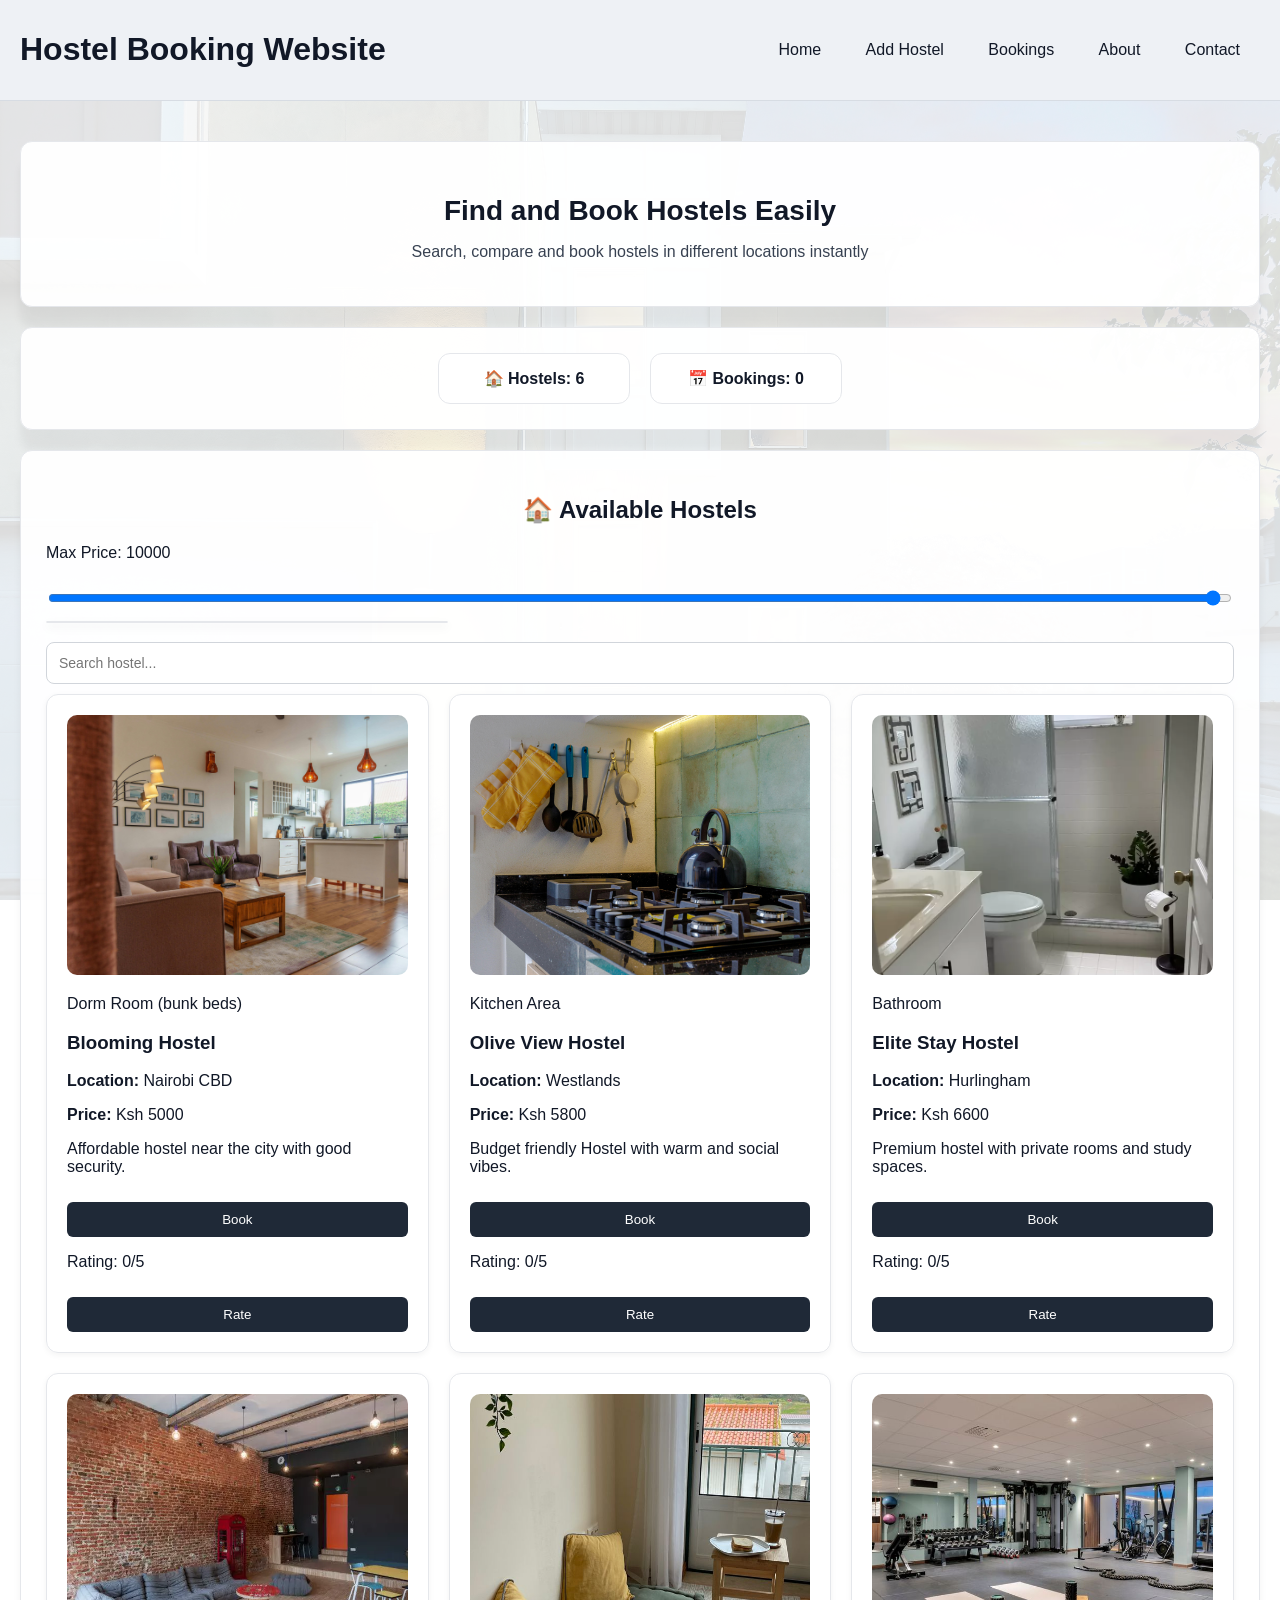
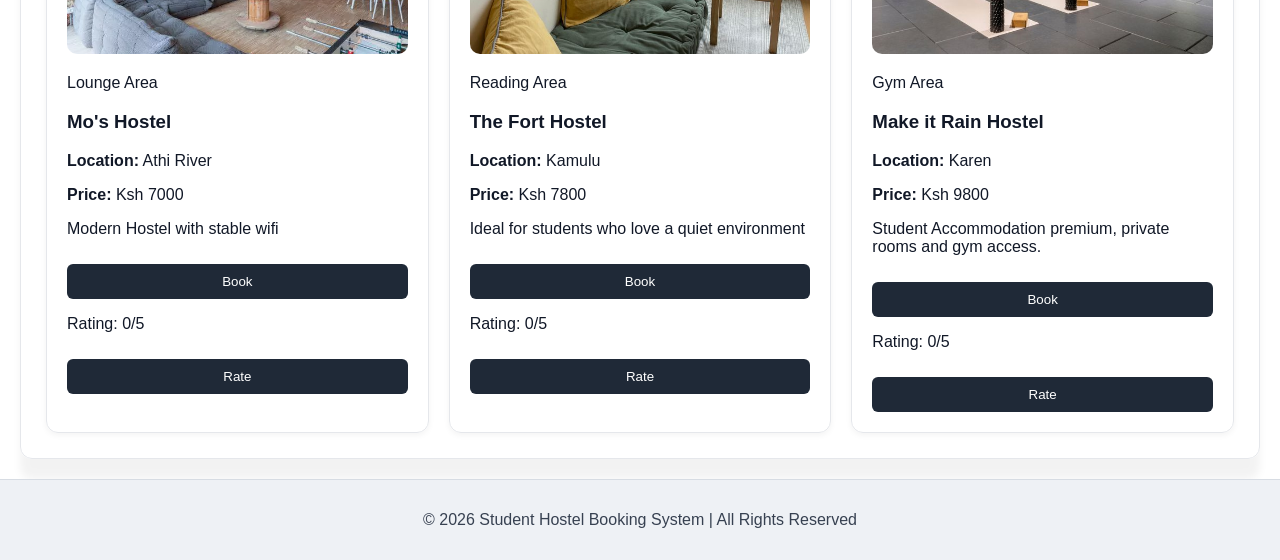
==== index.html @ bf5fbed3 "Implement search suggestions feature and update styling for controls" ====
<!DOCTYPE html>
<html lang="en">

<head>
    <meta charset="UTF-8">
    <meta name="viewport" content="width=device-width, initial-scale=1.0">
    <title>Student Hostel Booking System</title>
    <link rel="stylesheet" href="style.css">
</head>

<body>
    <!-- Header Section -->
    <header>
        <h1>Hostel Booking Website</h1>
    
        <!-- Navigation Menu-->
    <nav>

        <ul>
            
            <li><a href="index.html">Home</a></li>
            <li><a href="add.html">Add Hostel</a></li>
            <li><a href="bookings.html">Bookings</a></li>
            <li><a href="about.html">About</a></li>
            <li><a href="contact.html">Contact</a></li>

        </ul>

    </nav>

    </header>

    <!-- Main Section -->

    <main>

        <section class="hero">

            <h2>Find and Book Hostels Easily</h2>
            <p>Search, compare and book hostels in different locations instantly</p>

        </section>
         
        <!-- Status Section -->
        <section class="stats">

            <div class="stat-box">
                 🏠 Hostels: <span id="totalHostels">0</span>
            </div>

            <div class="stat-box">
                 📅 Bookings: <span id="totalBookings">0</span>
            </div>
           
        </section>
        
        <section class="home-container">
            <!-- Section Heading -->
            <h2>🏠 Available Hostels</h2>

            <div class="controls">
             
            <!-- Price Input -->
             <label>Max Price: <span id="priceValue">10000</span></label>
             <input type="range" min="1000" max="10000" value="10000" oninput="filterPrice(this.value)">

            <!-- Search Input -->
            <input type="text" id="searchInput" placeholder="Search hostel..." oninput="showSuggestions()">
            <div id="suggestions"></div>
            </div>

            <!-- Hostels will be displayed here -->

            <div id="hostelList"></div>

        </section>
    </main>

    <!-- Image Modal -->
    <div id="imageModal" class="modal">
        <span class="close" onclick="closeModal()">&times</span>
        <img id="modalImg">
        <p id="modalLabel"></p>
    </div>

    <!-- footer -->
    <footer>
        <p>&copy; 2026 Student Hostel Booking System | All Rights Reserved</p>

    </footer>

    <script src="code.js" defer></script>

</body>

</html>
---- style.css ----
body {
    font-family: Arial, sans-serif;
    margin: 0;
    padding: 0;
    background-color: #FFFFFF;
    color:#111827;
    background: url("images/background.jpg") no-repeat center center fixed;
    background-size: cover;
    display: flex;
    flex-direction: column;
    min-height: 100vh;
     

}

body::before {
    content: "";
    position: fixed;
    width: 100%;
    height: 100%;
    background: rgba(255, 255,255, 0.85);
    top: 0;
    left: 0;
    z-index: 0;

}


header {
    display: flex;
    background-color: #EEF1F5;
    border-bottom: 1px solid #D7DCE3;
    align-items: center;
    justify-content: space-between;
    padding: 10px 20px;
    position: relative;
    z-index: 1;

}


nav ul {
    list-style: none;
    padding: 0;
}

nav ul li {
    display: inline-block;
    margin: 10px;
}

nav ul li a {
    color: #111827; 
    text-decoration: none;
    padding: 6px 10px;

}

nav ul li a:hover {
    background-color: #E5E7EB;
    border-radius: 6px;
}


main {
    padding: 20px;
    position: relative;
    z-index: 1;
    flex: 1;
}


#hostelList {
    display: grid;
    gap: 20px;
    grid-template-columns: repeat(auto-fit, minmax(300px, 1fr));
}

.hero {
    text-align: center;
    padding: 30px 20px;
}

.hero h2 {
    font-size: 28px;
    margin-bottom: 10px;
}

.hero p {
    margin-bottom: 15px;
    color: #374151;
}

.hero input {
    width: 100%;
    max-width: 500px;
    padding: 12px;
    border-radius: 10px;
    border: 1px solid #D1D5DB;
    margin-top: 10px;
}

.stats {
    display: flex;
    justify-content: center;
    gap: 20px;
    margin: 20px 0;
    flex-wrap: wrap;
}

.stat-box {
    padding: 15px 20px;
    background: rgba(255, 255,255, 0.95);
    border-radius: 12px;
    border: 1px solid #E5E7EB;
    font-weight: bold;
    min-width: 150px;
    text-align: center;
    transition: 0.3s;
}

stat-box:hover {
    transform: translateY(-5px);
}

.home-container {
    max-width: 1200px;
    margin: auto;
}

.home-container h2 {
    text-align: center;
    margin-bottom: 20px;
}

.controls {
    display: flex;
    flex-wrap: wrap;
    gap: 15px;
    align-items: center;
}

.controls label {
    display: block;
    width: 100%;
}

.controls input[type="text"] {
    width: 100%;
    padding: 10px;
    border-radius: 8px;
}

.controls input[type="range"]{
    width: 100%;
}

#searchInput {
    padding: 12px;
    width: 100%;
    font-size: 14px;
    border: 1px solid #D1D5DB;
    border-radius: 8px;
    outline: none;
}

#searchInput:focus {
    box-shadow: 0 0 5px rgba(37,99,235,0.3);
    border-color: #1F2937;
}

#suggestions {
    width: 100%;
    position: absolute;
    max-width: 400px;
    margin-top: 5px;
    background: #FFFFFF;
    border: 1px solid #E5E7EB;
    border-radius: 8px;
    z-index: 1000;
    overflow: hidden;
    box-shadow: 0 4px 10px rgba(0,0,0,0.1);
}

.suggestion-item {
    padding: 12px;
    font-size: 13px;
    border-bottom: 1px solid #F3F4F6;
    cursor: pointer;
    transition: 0.2s ease;
}

.suggestions-item:hover {
    background-color: #F3F4F6;
}
 .search-wrapper {
    position: relative;
    max-width: 400px;
 }

#hostelList {
    display: grid;
    gap: 20px;
    grid-template-columns: repeat(auto-fit, minmax(300px, 1fr));
}

.card {
    max-width: 100%;
    min-height: 420px;
    background-color: rgba(255, 255,255, 0.95);
    padding: 20px;
    border-radius: 12px;
    border: 1px solid #E5E7EB;
    box-shadow: 0 2px 6px rgba(0,0,0,0.05) ;
    transition: 0.3s;
    animation: fadeIn 0.3s ease-in;
}

.card:hover {
    transform: translateY(-5px);
}

@keyframes fadeIn {
    from {
        opacity: 0;
        transform: translateY(10px);
    }
    to {
        opacity: 1;
        transform: translateY(0);
    }
}

.slideshow img {
    width: 100%;
    height: 260px;
    border-radius: 10px;
    object-fit: cover;
}

button {
    background-color: #1F2937;
    color: white;
    border: none;
    padding: 10px;
    border-radius: 6px;
    cursor: pointer;
    width: 100%;
    margin-top: 10px;
    transition: 0.2s ease-in-out
}

button:active {
    transform: scale(0.98);
}

button:hover {
    background-color: #111827;
}

.modal {
    width: 100%;
    height: 100%;
    display: none;
    position: fixed;
    top: 0;
    left: 0;
    justify-content: center;
    align-items: center;
    background: rgba(0,0,0,0.85);
    z-index: 999;
}

.modal img {
    max-width: 90%;
    max-height: 90%;
    border-radius: 10px;
    transform: sacle(1);
    transition: transform 0.3s ease;
    object-fit: contain;
}

.modal img:hover {
    transform: scale(1.1);
}

.close {
    top: 20px;
    position: absolute;
    right: 30px;
    color: white;
    font-size: 35px;
    cursor: pointer;
}

section {
    padding: 25px;
    margin: 20px 0;
    border-radius: 12px;
    background-color: rgba(255, 255,255, 0.95);
    border: 1px solid #E5E7EB;
    box-shadow: 0 20px 8px rgba(0,0,0,0.05);
}

section:hover {
    transform: translateY(-3px);
    transition: 0.3s;
}


input, textarea {
    width: 100%;
    padding: 10px;
    border-radius: 6px;
    border: 1px solid #D1D5DB;
    margin-bottom: 10px;
}

.form-container {
    max-width: 500px;
    margin: 20px auto;
    padding: 20px;
    background: rgba(255, 255,255, 0.95);
    border-radius: 12px;
    border: 1px solid #E5E7EB;
    box-shadow: 0 2px 8px rgba(0,0,0,0.05);
    text-align: center;
}

form input {
    width: 100%;
    padding: 10px;
    margin: 8px 0;
    border-radius: 6px;
    border: 1px solid #D1D5DB;
}

form button {
    width: 100%;
    margin-top: 10px;
}

#formMsg {
    margin-top: 10px;
    font-weight: bold;
    color: green;
}

#preview.card {
    max-width: 400px;
    margin: 20px auto;

}

.about-hero {
    text-align: center;
    padding: 20px;
    margin-bottom: 20px;
}

.about-hero h2 {
    font-size: 28px;
    margin-bottom: 10px;
}

.features {
    display: grid;
    grid-template-columns: repeat(auto-fit, minmax(220px, 1fr));
    gap: 15px;
    margin-top: 15px;
}

.feature-box {
    background: rgba(255, 255,255, 0.95);
    padding: 15px;
    border-radius: 12px;
    border: 1px solid #E5E7EB;
    text-align: center;
    transition: 0.3s;
}

.feature-box:hover {
    transform: translateY(-5px);
}

.steps {
    padding-left: 20px;
}

.steps li {
    margin-bottom: 10px;
    font-size: 15px;
}

.contact-hero {
    text-align: center;
    padding: 30px 20px;
}

.contact-hero h2 {
    font-size: 28px;
    margin-bottom: 10px;
}

.contact-hero p {
    color:#4B5563;
    font-size: 15px;
}

.contact-container {
    padding: 25px;
    margin: 20px auto;
    max-width: 500px;
    text-align: center;
    border-radius: 12px;
    background: rgba(255, 255,255, 0.95);
    border: 1px solid #E5E7EB;
    box-shadow: 0 4px 12px rgba(0,0,0,0.8);
}

.contact-container input, .contact-container textarea {
    width: 100%;
    padding: 12px;
    margin: 10px 0;
    border-radius: 8px;
    border: 1px solid #D1D5DB;
    font-size: 14px;
}

.contact-container textarea {
    min-height: 120px;
    resize: none;
}

.contact-container button {
    margin-top: 10px;
    font-weight: bold;
}

.contact-info {
    text-align: center;
    max-width: 500px;
    padding: 20px;
    margin: 20px auto;
    background: rgba(255, 255,255, 0.95);
    border-radius: 12px;
    border: 1px solid #E5E7EB;
    box-shadow: 0 4px 12px rgba(0,0,0,0.08);
}

.contact-info p {
    margin: 8px 0;
    font-size: 14px;
}

#contactError{
    color: red;
    font-weight: bold;
    margin-top: 10px;
}

footer {
    background-color: #EEF1F5;
    text-align: center;
    padding: 15px;
    border-top: 1px solid #D7DCE3;
    color: #374151;
    position: relative;
    z-index: 1;
}

@media (max-width: 768px) {
    nav ul li {
        display:block;
        margin: 10px 0;

    }
}
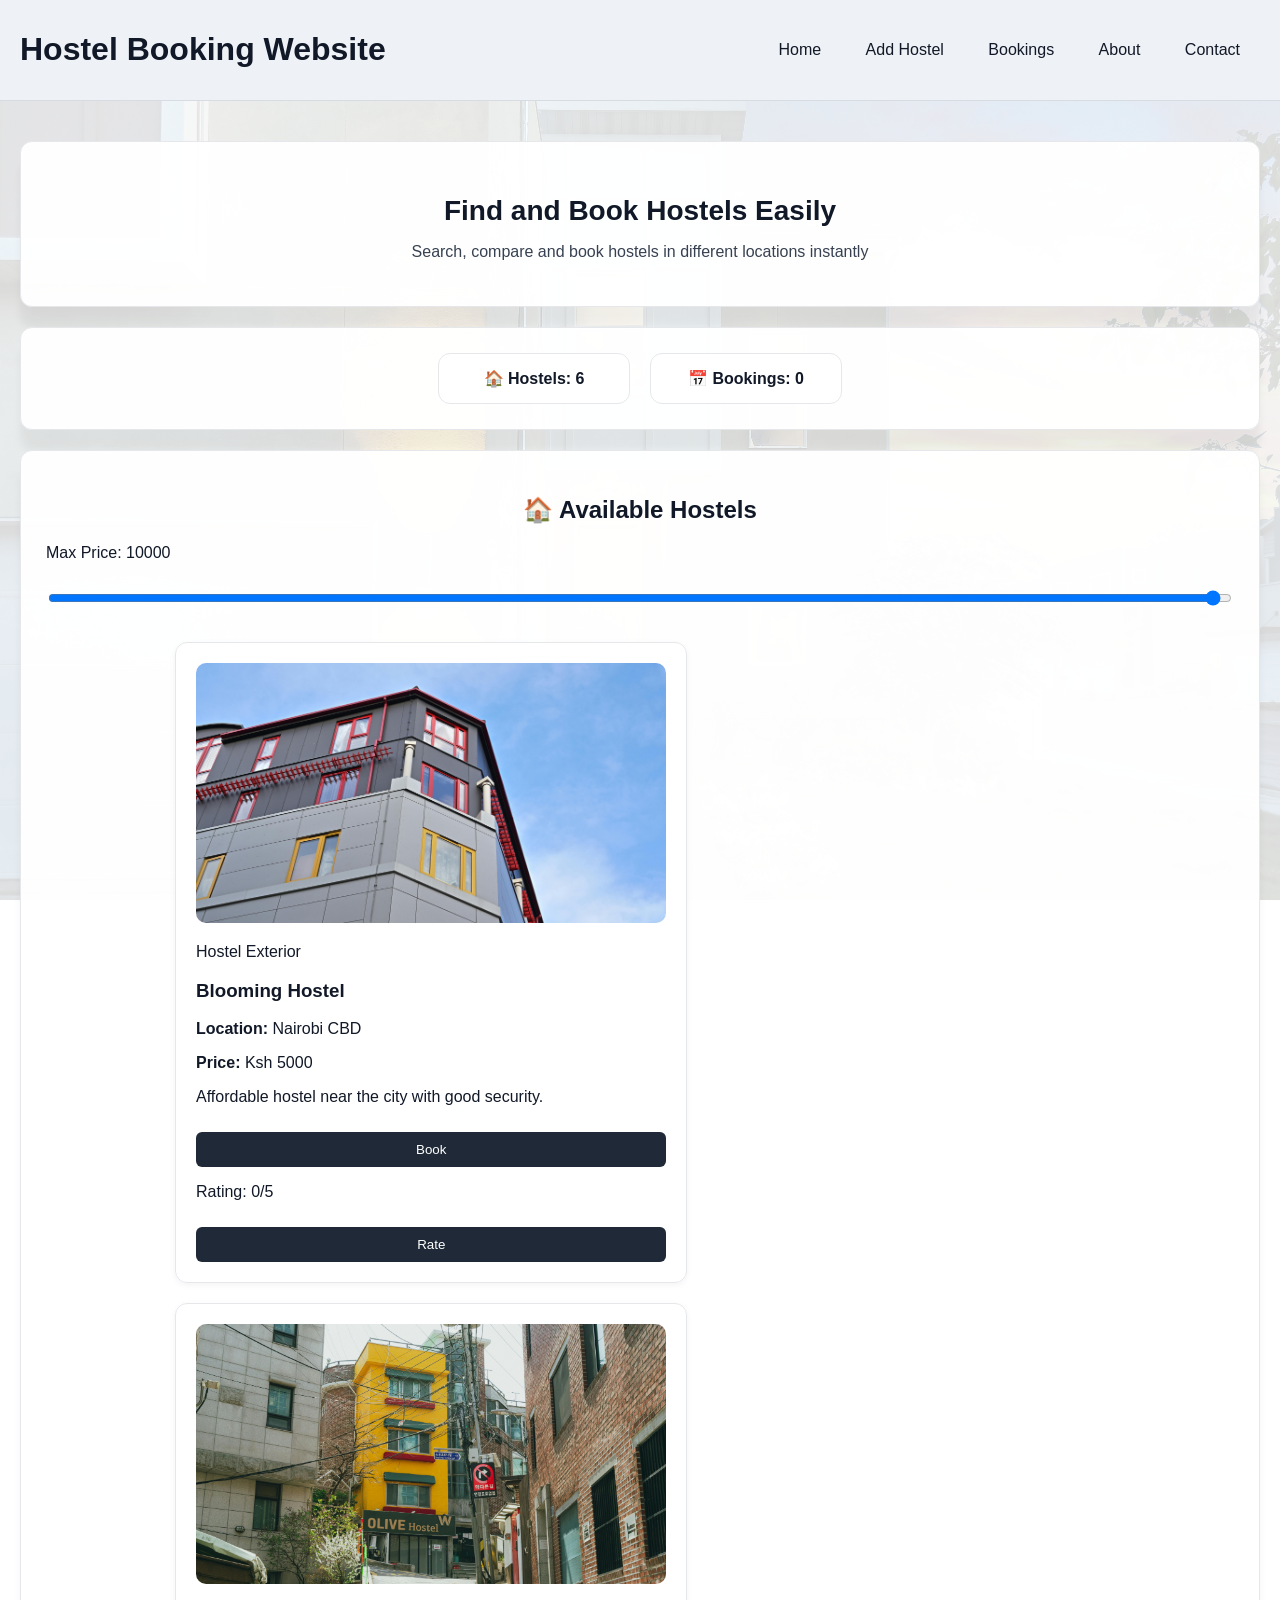
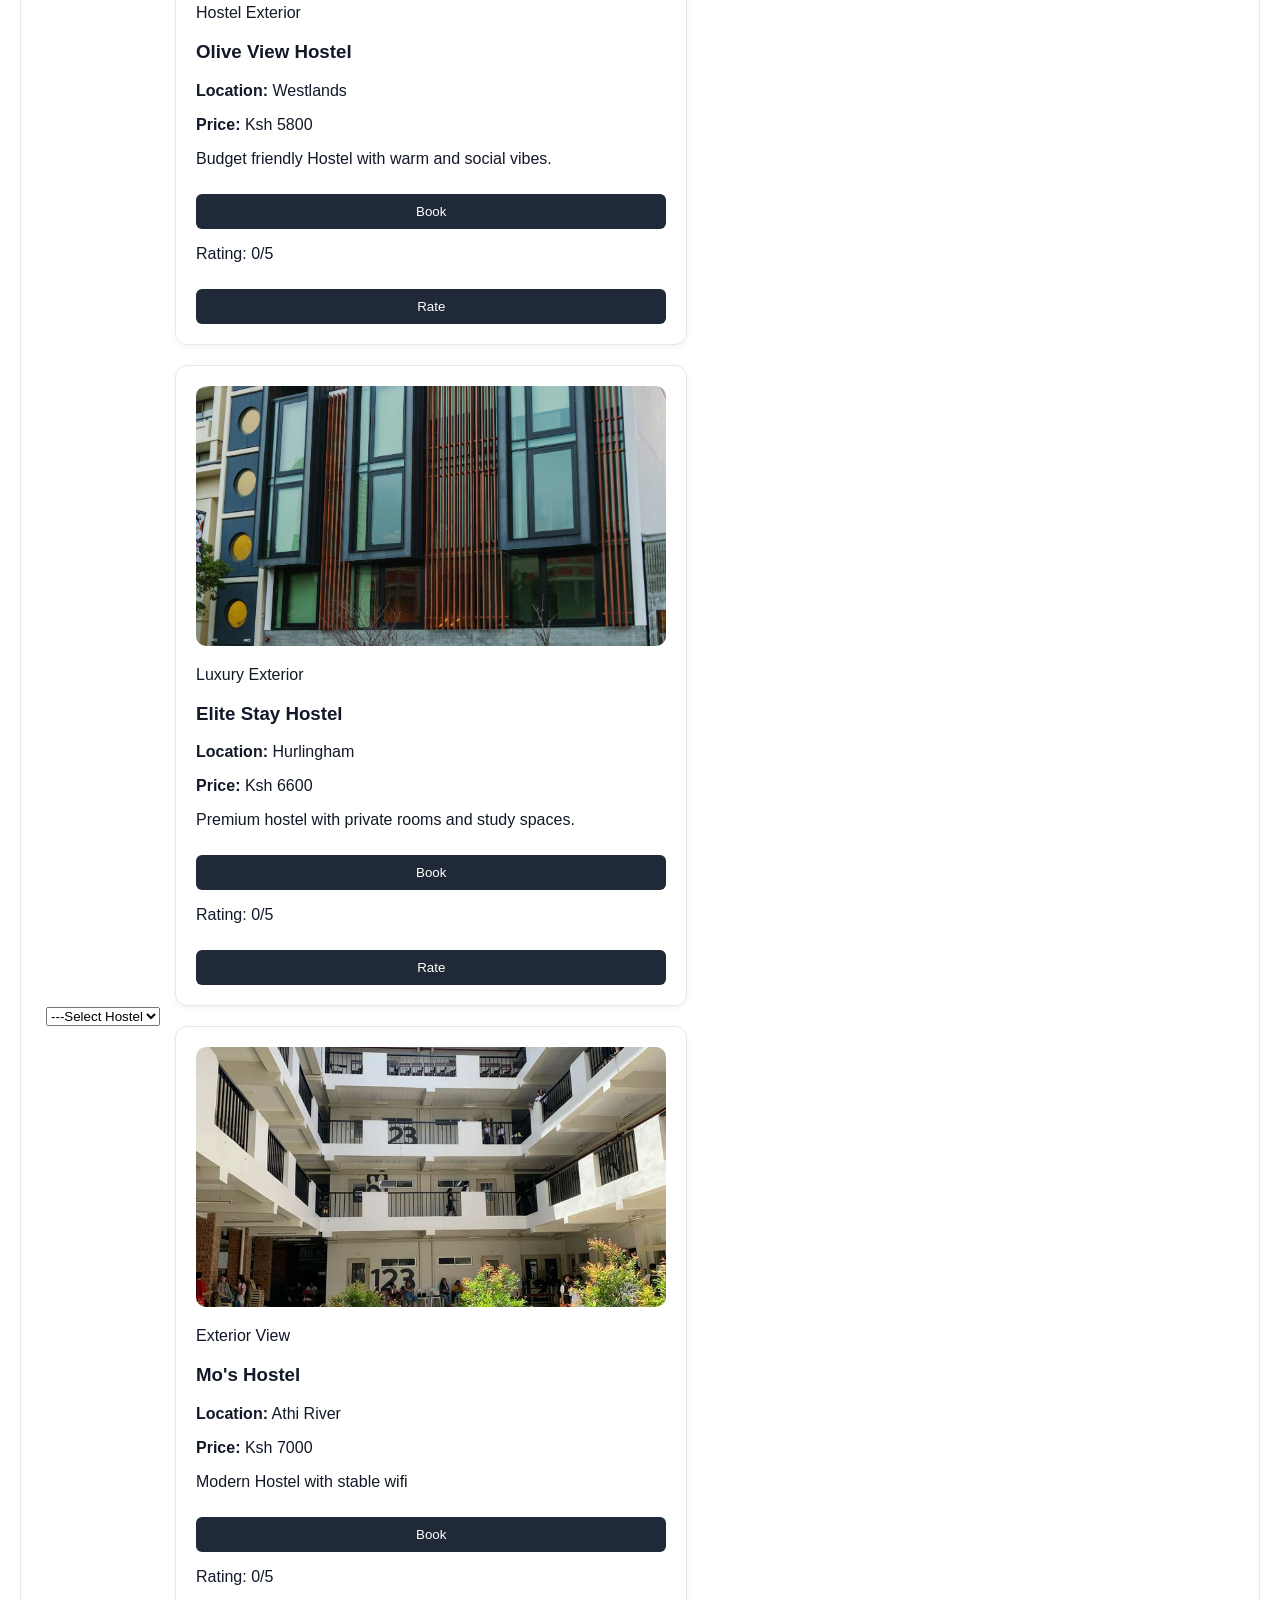
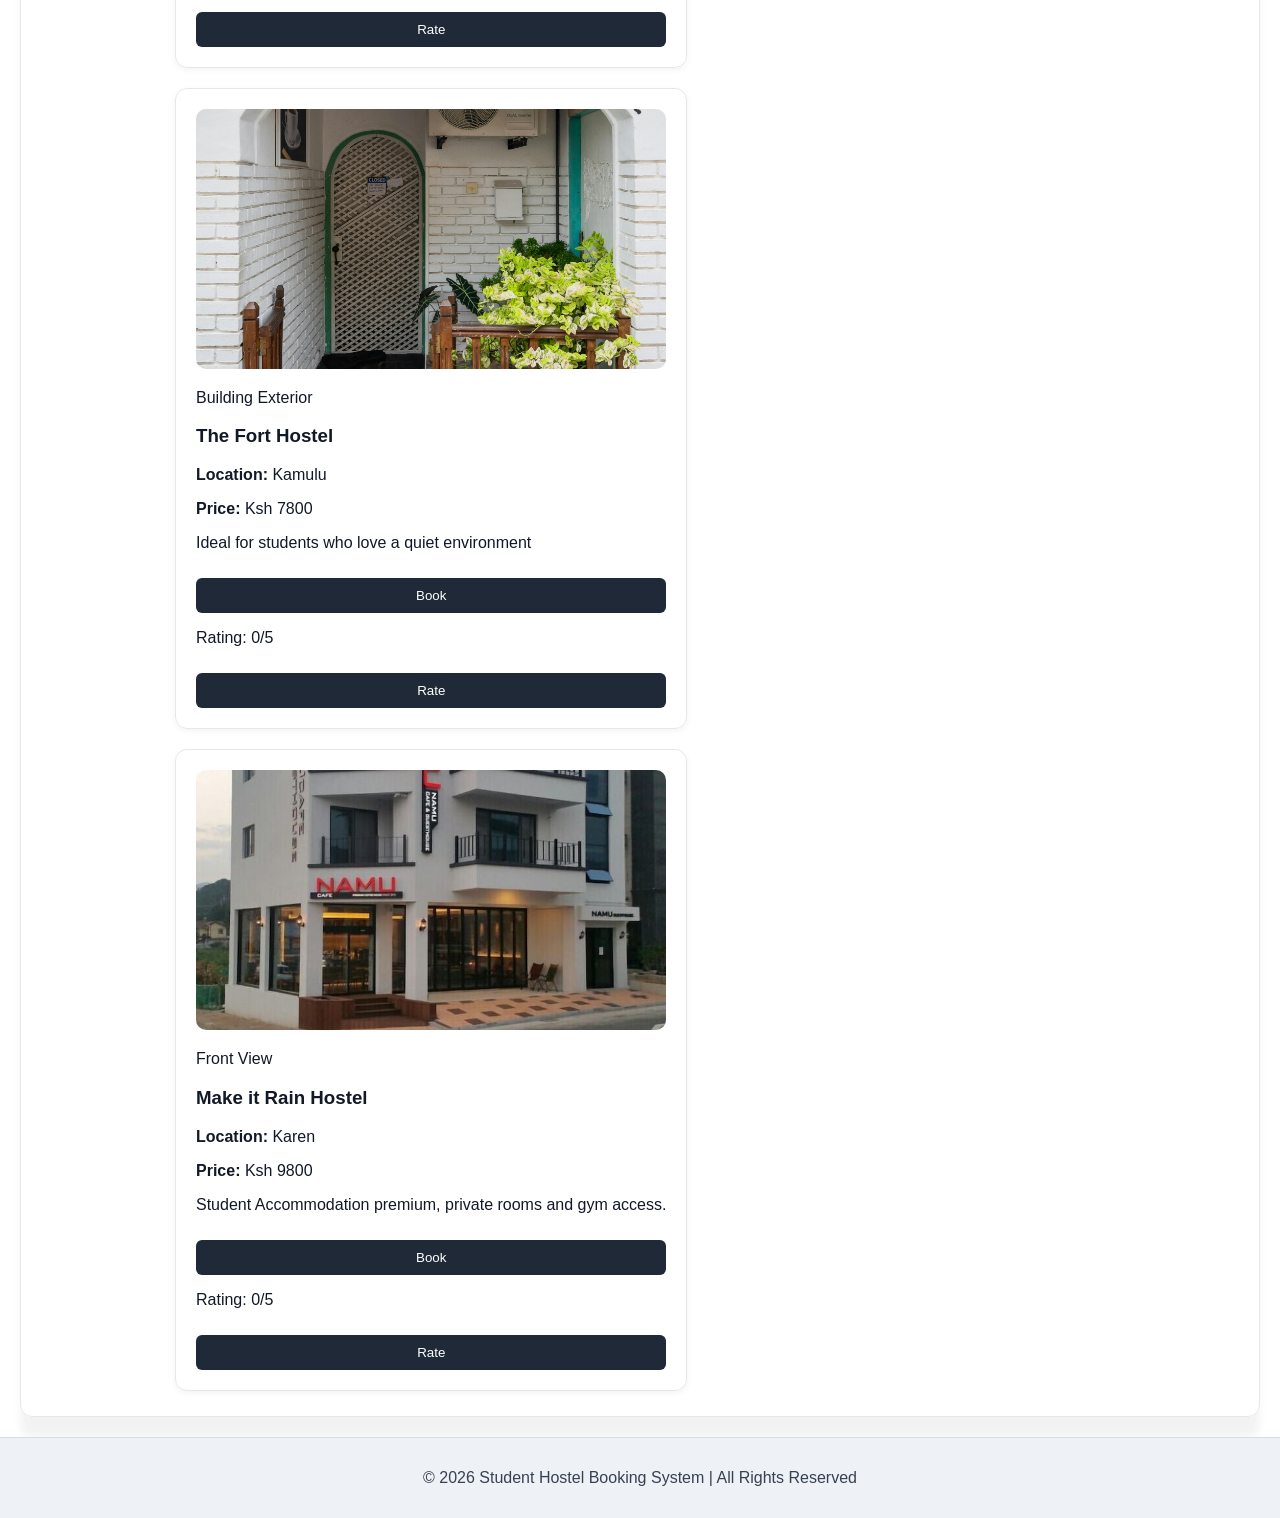
==== commit 50c39673: "Refactor search functionality to use dropdown selection and improve suggestion styling" ====
--- a/index.html
+++ b/index.html
@@ -64,10 +64,10 @@
              <label>Max Price: <span id="priceValue">10000</span></label>
              <input type="range" min="1000" max="10000" value="10000" oninput="filterPrice(this.value)">
 
-            <!-- Search Input -->
-            <input type="text" id="searchInput" placeholder="Search hostel..." oninput="showSuggestions()">
-            <div id="suggestions"></div>
-            </div>
+            <!-- Search Dropdown -->
+            <select id="hostelSelect" onchange="selectHostel(this.value)">
+                <option value="">---Select Hostel</option>
+            </select>
 
             <!-- Hostels will be displayed here -->
 
--- a/style.css
+++ b/style.css
@@ -138,6 +138,7 @@
     flex-wrap: wrap;
     gap: 15px;
     align-items: center;
+    position: relative;
 }
 
 .controls label {
@@ -170,15 +171,17 @@
 }
 
 #suggestions {
-    width: 100%;
+    top: 100%;
+    left: 0;
+    right: 0;
     position: absolute;
-    max-width: 400px;
-    margin-top: 5px;
+    max-height: 200px;
     background: #FFFFFF;
     border: 1px solid #E5E7EB;
+    border-top: none;
     border-radius: 8px;
     z-index: 1000;
-    overflow: hidden;
+    overflow-y: auto;
     box-shadow: 0 4px 10px rgba(0,0,0,0.1);
 }
 
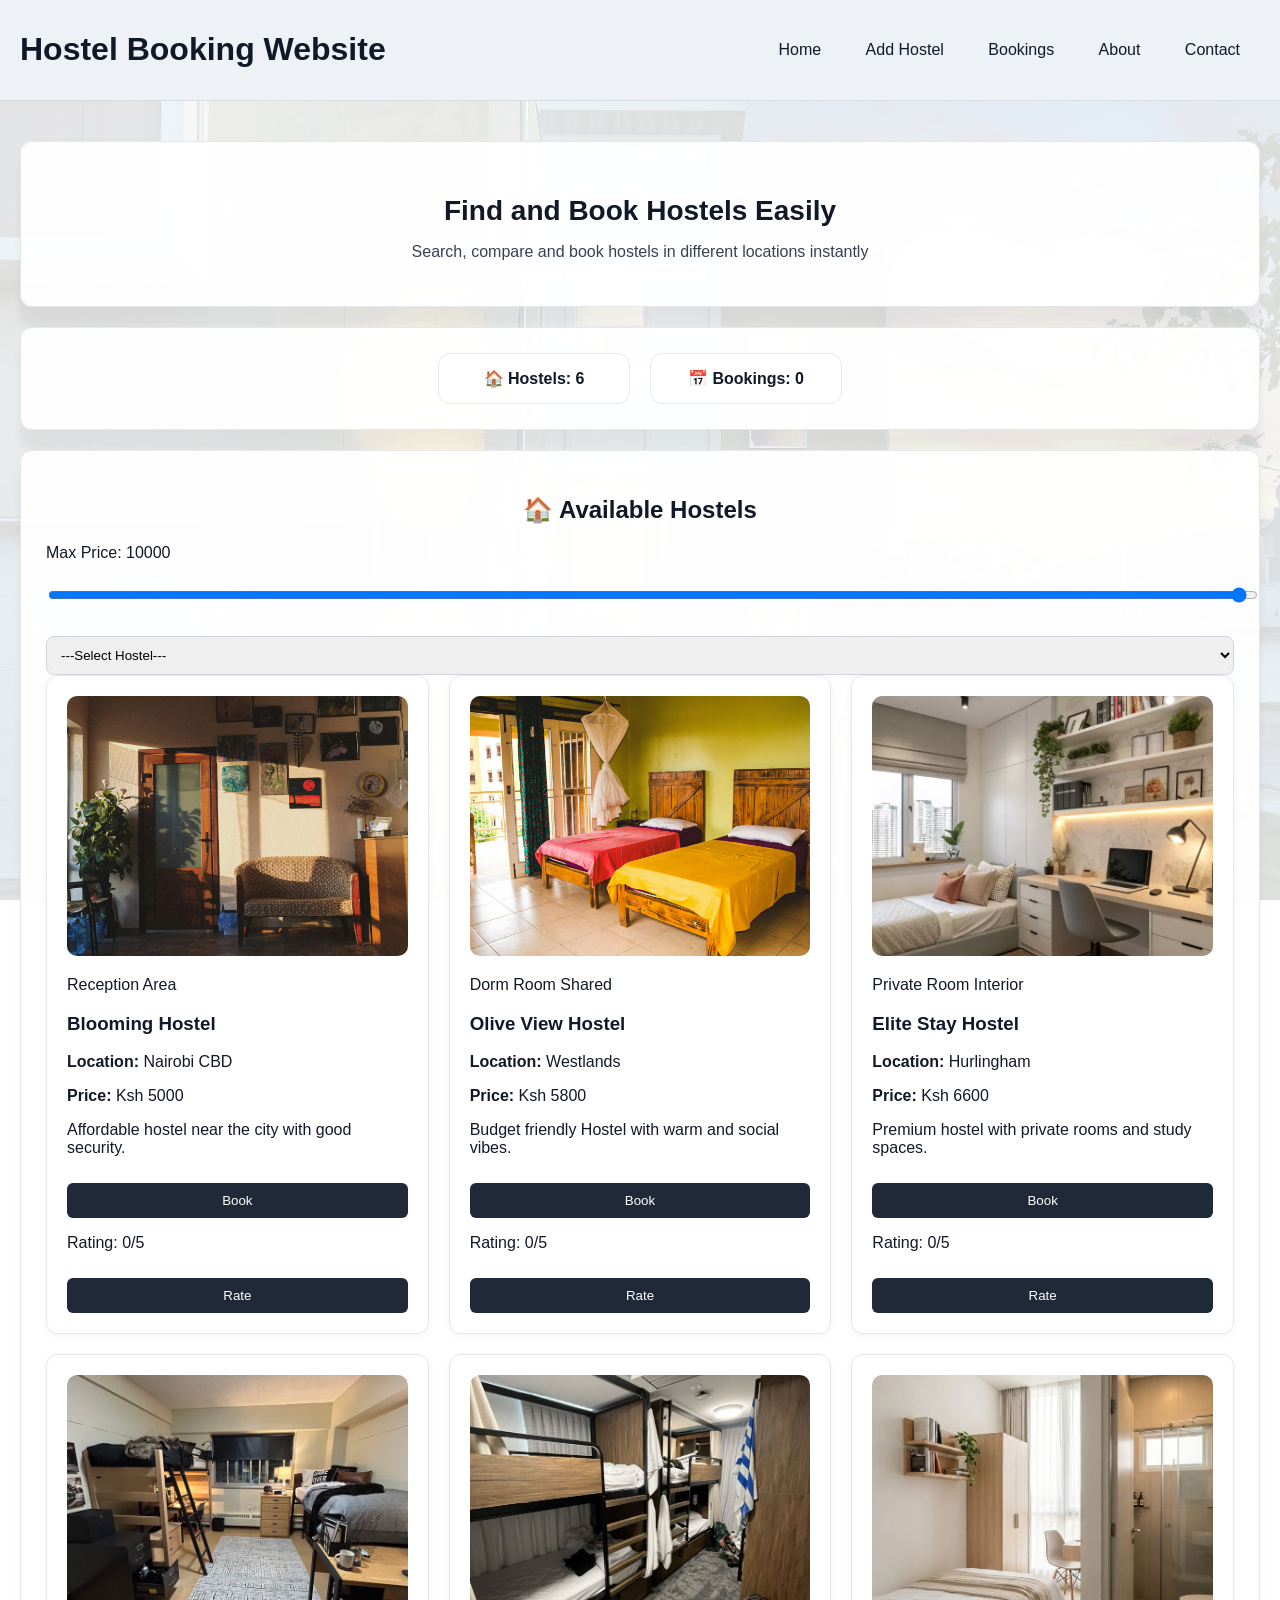
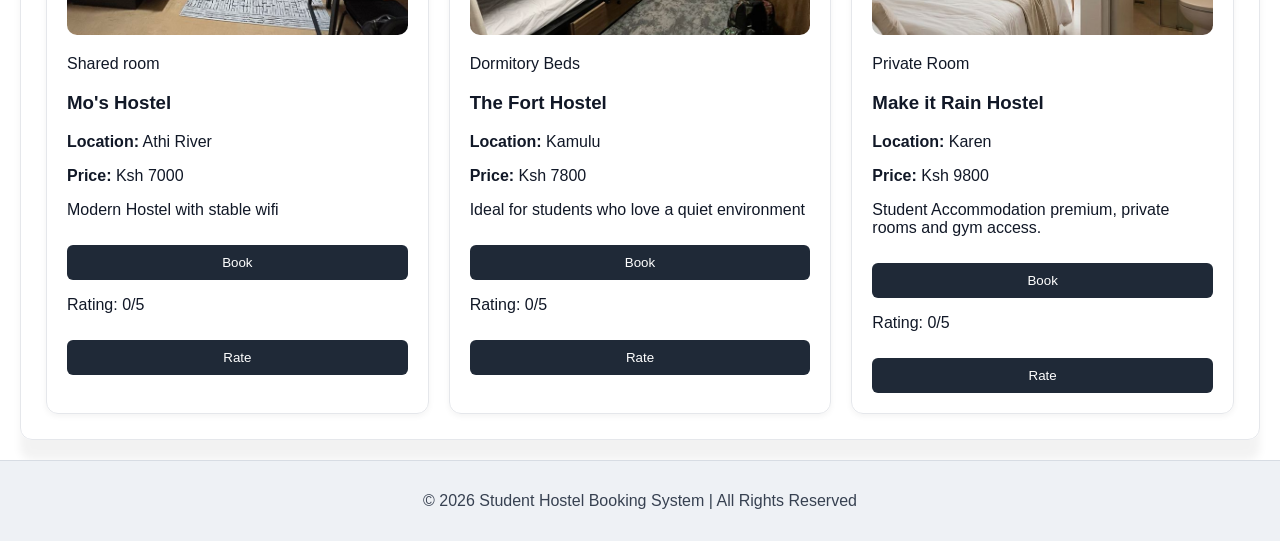
==== commit e2b2acc4: "Refactor image modal functionality and update styling for controls" ====
--- a/index.html
+++ b/index.html
@@ -69,6 +69,8 @@
                 <option value="">---Select Hostel</option>
             </select>
 
+            </div>
+
             <!-- Hostels will be displayed here -->
 
             <div id="hostelList"></div>
--- a/style.css
+++ b/style.css
@@ -135,9 +135,9 @@
 
 .controls {
     display: flex;
-    flex-wrap: wrap;
-    gap: 15px;
-    align-items: center;
+    flex-direction: column;
+    gap: 12px;
+    align-items: strech;
     position: relative;
 }
 
@@ -156,51 +156,12 @@
     width: 100%;
 }
 
-#searchInput {
-    padding: 12px;
-    width: 100%;
-    font-size: 14px;
+#hostelSelect {
+    padding: 10px;
+    border-radius: 8px;
     border: 1px solid #D1D5DB;
-    border-radius: 8px;
-    outline: none;
-}
-
-#searchInput:focus {
-    box-shadow: 0 0 5px rgba(37,99,235,0.3);
-    border-color: #1F2937;
-}
-
-#suggestions {
-    top: 100%;
-    left: 0;
-    right: 0;
-    position: absolute;
-    max-height: 200px;
-    background: #FFFFFF;
-    border: 1px solid #E5E7EB;
-    border-top: none;
-    border-radius: 8px;
-    z-index: 1000;
-    overflow-y: auto;
-    box-shadow: 0 4px 10px rgba(0,0,0,0.1);
-}
-
-.suggestion-item {
-    padding: 12px;
-    font-size: 13px;
-    border-bottom: 1px solid #F3F4F6;
-    cursor: pointer;
-    transition: 0.2s ease;
-}
-
-.suggestions-item:hover {
-    background-color: #F3F4F6;
-}
- .search-wrapper {
-    position: relative;
-    max-width: 400px;
- }
-
+    width: 100%;
+}
 #hostelList {
     display: grid;
     gap: 20px;
@@ -346,7 +307,6 @@
 #formMsg {
     margin-top: 10px;
     font-weight: bold;
-    color: green;
 }
 
 #preview.card {
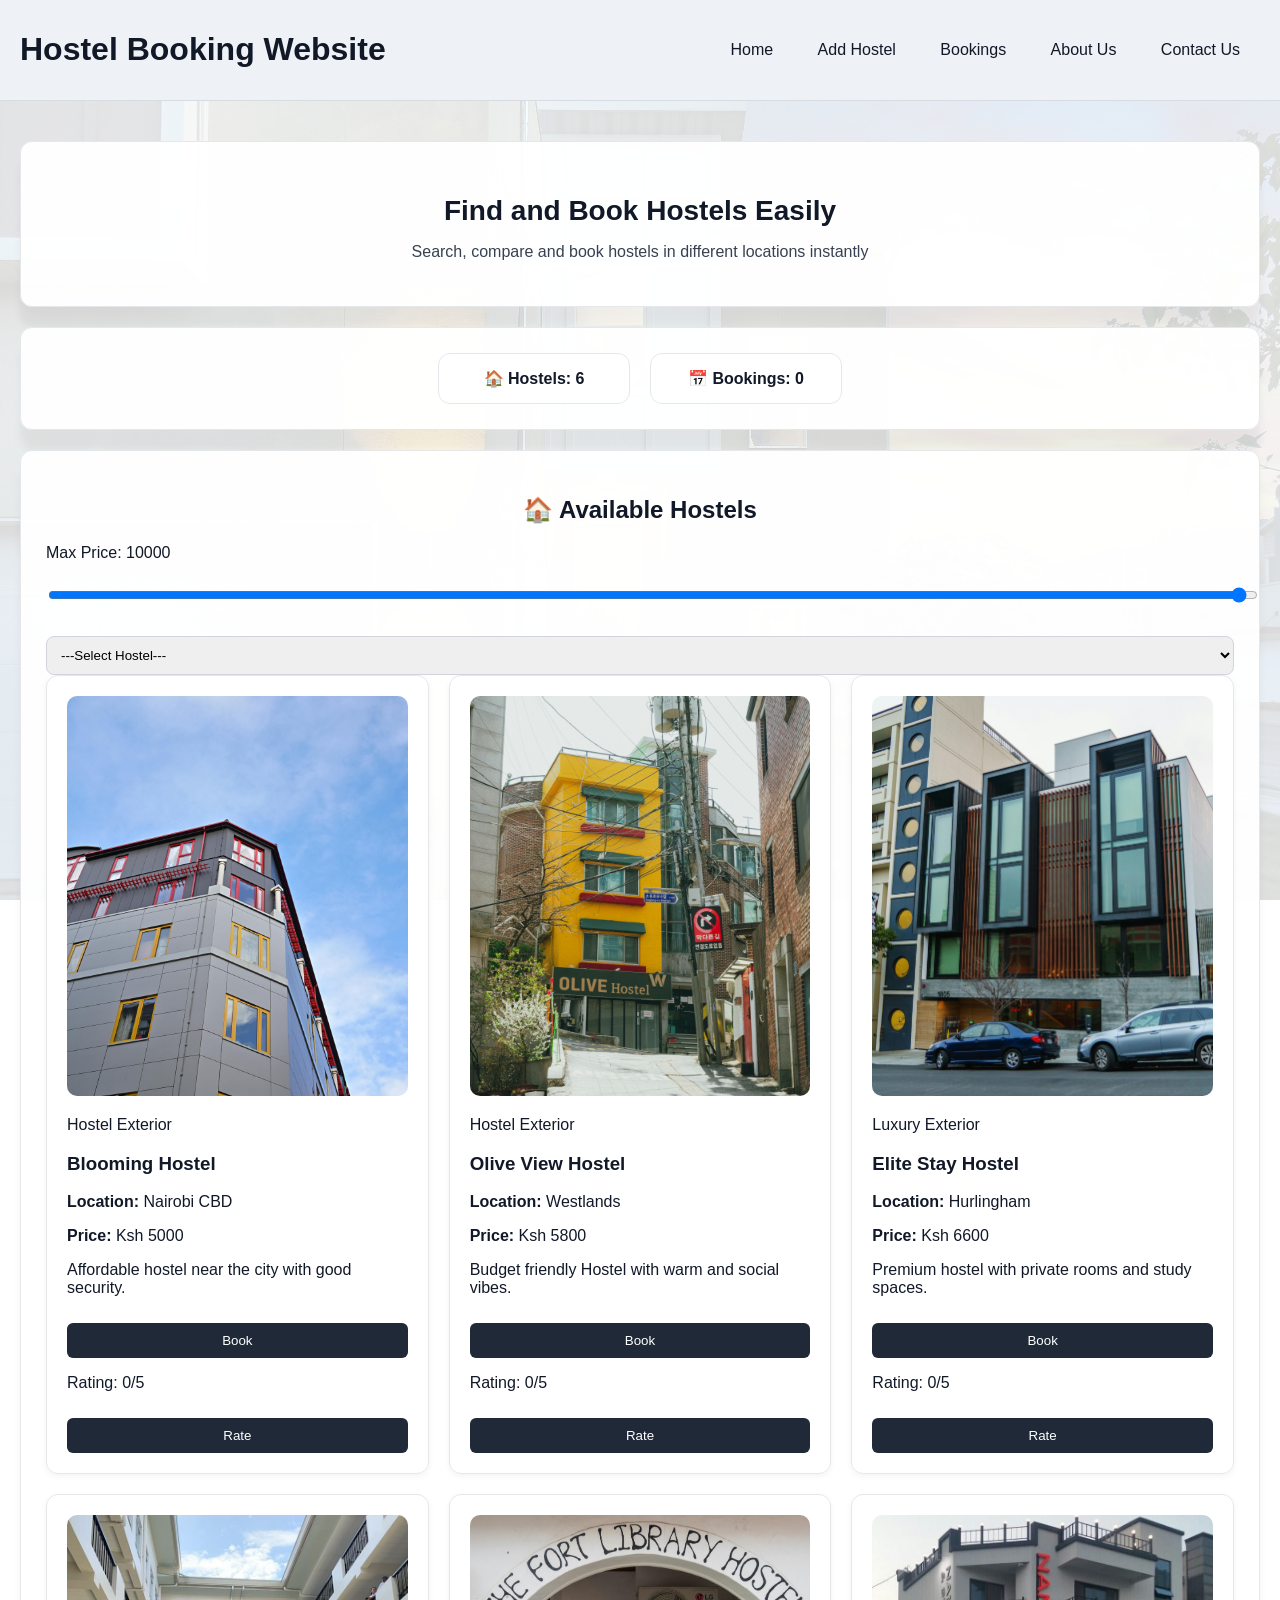
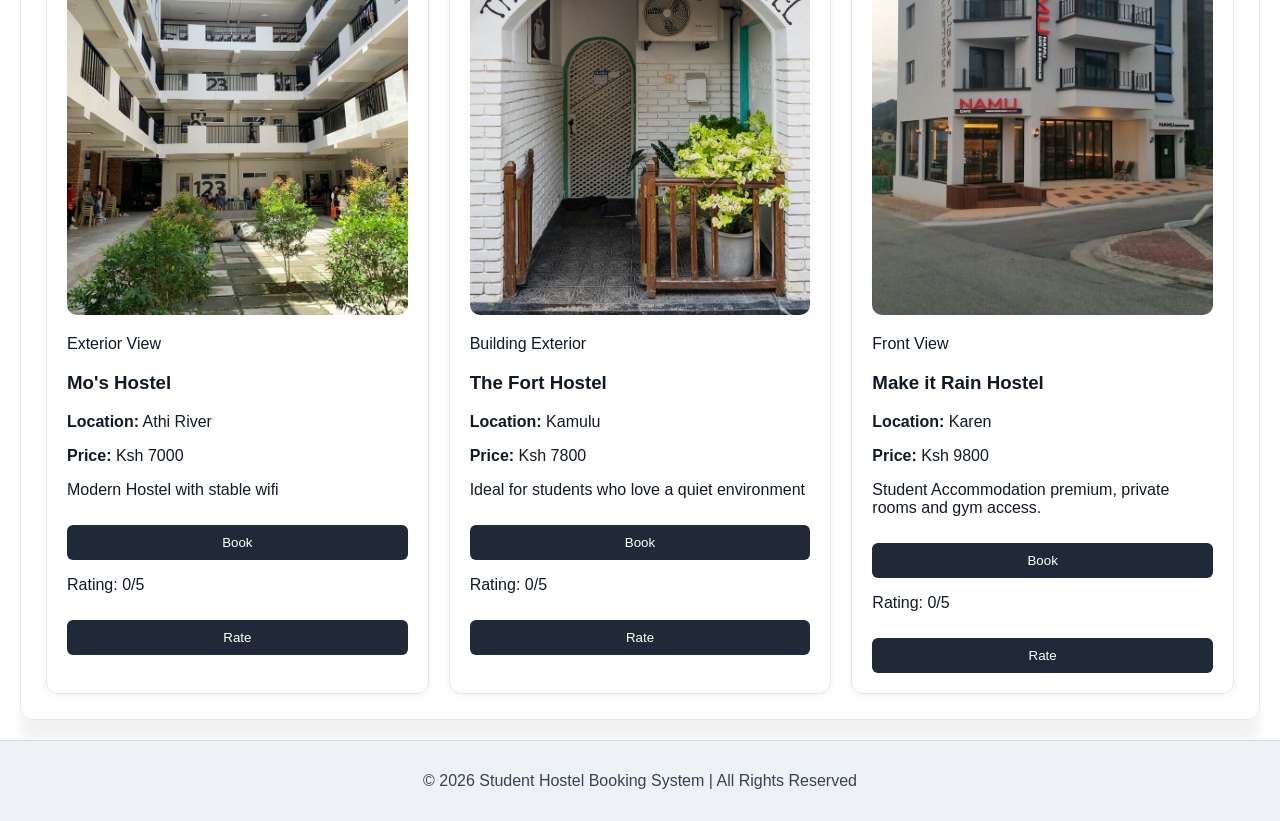
==== commit c68f3443: "Update navigation links to use "About Us" and "Contact Us" for improved clarity" ====
--- a/index.html
+++ b/index.html
@@ -21,8 +21,8 @@
             <li><a href="index.html">Home</a></li>
             <li><a href="add.html">Add Hostel</a></li>
             <li><a href="bookings.html">Bookings</a></li>
-            <li><a href="about.html">About</a></li>
-            <li><a href="contact.html">Contact</a></li>
+            <li><a href="about.html">About Us</a></li>
+            <li><a href="contact.html">Contact Us</a></li>
 
         </ul>
 
@@ -72,7 +72,6 @@
             </div>
 
             <!-- Hostels will be displayed here -->
-
             <div id="hostelList"></div>
 
         </section>
@@ -81,8 +80,13 @@
     <!-- Image Modal -->
     <div id="imageModal" class="modal">
         <span class="close" onclick="closeModal()">&times</span>
+
+        <button class=" nav nav-prev" onclick="prevImage()">❮</button>
+
         <img id="modalImg">
         <p id="modalLabel"></p>
+
+        <button class="nav nav-next" onclick="nextImage()">❯</button>
     </div>
 
     <!-- footer -->
--- a/style.css
+++ b/style.css
@@ -69,11 +69,18 @@
     flex: 1;
 }
 
-
-#hostelList {
-    display: grid;
-    gap: 20px;
-    grid-template-columns: repeat(auto-fit, minmax(300px, 1fr));
+section {
+    padding: 25px;
+    margin: 20px 0;
+    border-radius: 12px;
+    background-color: rgba(255, 255,255, 0.95);
+    border: 1px solid #E5E7EB;
+    box-shadow: 0 20px 8px rgba(0,0,0,0.05);
+}
+
+section:hover {
+    transform: translateY(-3px);
+    transition: 0.3s;
 }
 
 .hero {
@@ -119,7 +126,7 @@
     transition: 0.3s;
 }
 
-stat-box:hover {
+.stat-box:hover {
     transform: translateY(-5px);
 }
 
@@ -161,7 +168,8 @@
     border-radius: 8px;
     border: 1px solid #D1D5DB;
     width: 100%;
-}
+} 
+ 
 #hostelList {
     display: grid;
     gap: 20px;
@@ -197,7 +205,7 @@
 
 .slideshow img {
     width: 100%;
-    height: 260px;
+    height: 400px;
     border-radius: 10px;
     object-fit: cover;
 }
@@ -221,6 +229,7 @@
 button:hover {
     background-color: #111827;
 }
+
 
 .modal {
     width: 100%;
@@ -257,18 +266,35 @@
     cursor: pointer;
 }
 
-section {
-    padding: 25px;
-    margin: 20px 0;
-    border-radius: 12px;
-    background-color: rgba(255, 255,255, 0.95);
-    border: 1px solid #E5E7EB;
-    box-shadow: 0 20px 8px rgba(0,0,0,0.05);
-}
-
-section:hover {
-    transform: translateY(-3px);
-    transition: 0.3s;
+
+.nav {
+    position: absolute;
+    display: flex;
+    align-items: center;
+    justify-content: center;
+    padding: 10px 15px;
+    top: 50%;
+    font-size: 24px;
+    background: rgba(0,0,0,0.4);
+    color: white;
+    width: 45px;
+    height: 45px;
+    cursor: pointer;
+    border-radius: 50%;
+    border: none;
+    transform: translateY(-50%);
+}
+
+.nav-prev {
+    left: 15px;
+}
+
+.nav-next {
+    right: 15px;
+}
+
+.nav:hover {
+    background: rgba(0,0,0,0.8);
 }
 
 
@@ -279,6 +305,25 @@
     border: 1px solid #D1D5DB;
     margin-bottom: 10px;
 }
+
+.logout-container {
+    right: 20px;
+    top: 15px;
+}
+
+.logout-container button {
+    padding: 8px 15px;
+    color: white;
+    border: none;
+    border-radius: 6px;
+    cursor: pointer;
+    background: #1F2937;
+}
+
+.logout-container button:hover {
+    background: #374151;
+}
+
 
 .form-container {
     max-width: 500px;
@@ -315,6 +360,7 @@
 
 }
 
+
 .about-hero {
     text-align: center;
     padding: 20px;
@@ -355,6 +401,7 @@
     font-size: 15px;
 }
 
+
 .contact-hero {
     text-align: center;
     padding: 30px 20px;
